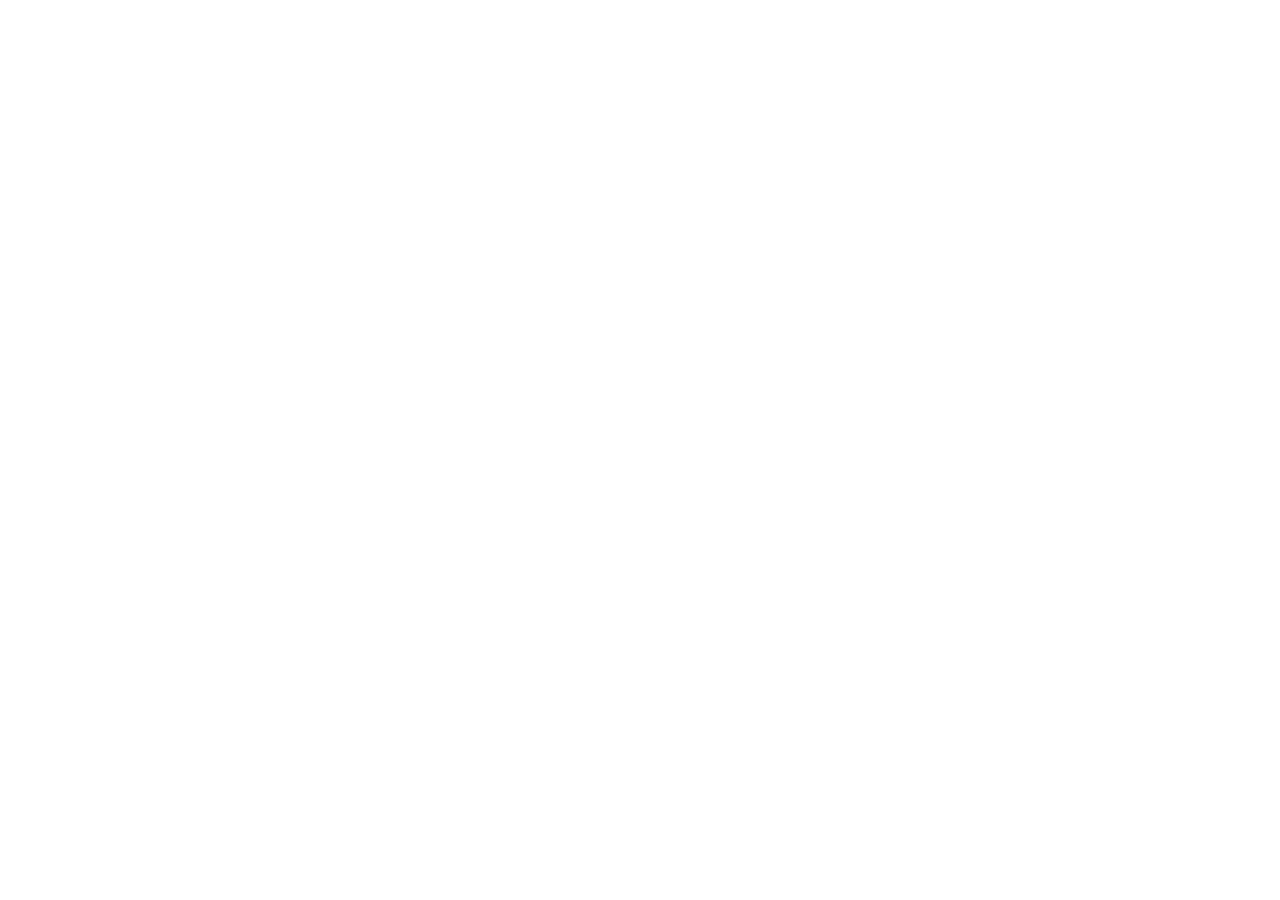
==== simulation/index.html @ 05a932b9 "https://virtual-labs.github.io/exp-clustering-wines-au click on the link to test your code." ====
<!DOCTYPE html>
<html>
<head>
	<!-- Add CSS at the head of HTML file -->
    <link rel="stylesheet" href="./css/main.css">
</head>
<body>
		<!-- Your code goes here-->

	<!-- Add JS at the bottom of HTML file --> 
        <script src="./js/main.js"></script>
<script src="../assets/js/iframeResize.js"></script></body>
</html>
---- simulation/css/main.css ----
/* You CSS goes in here */
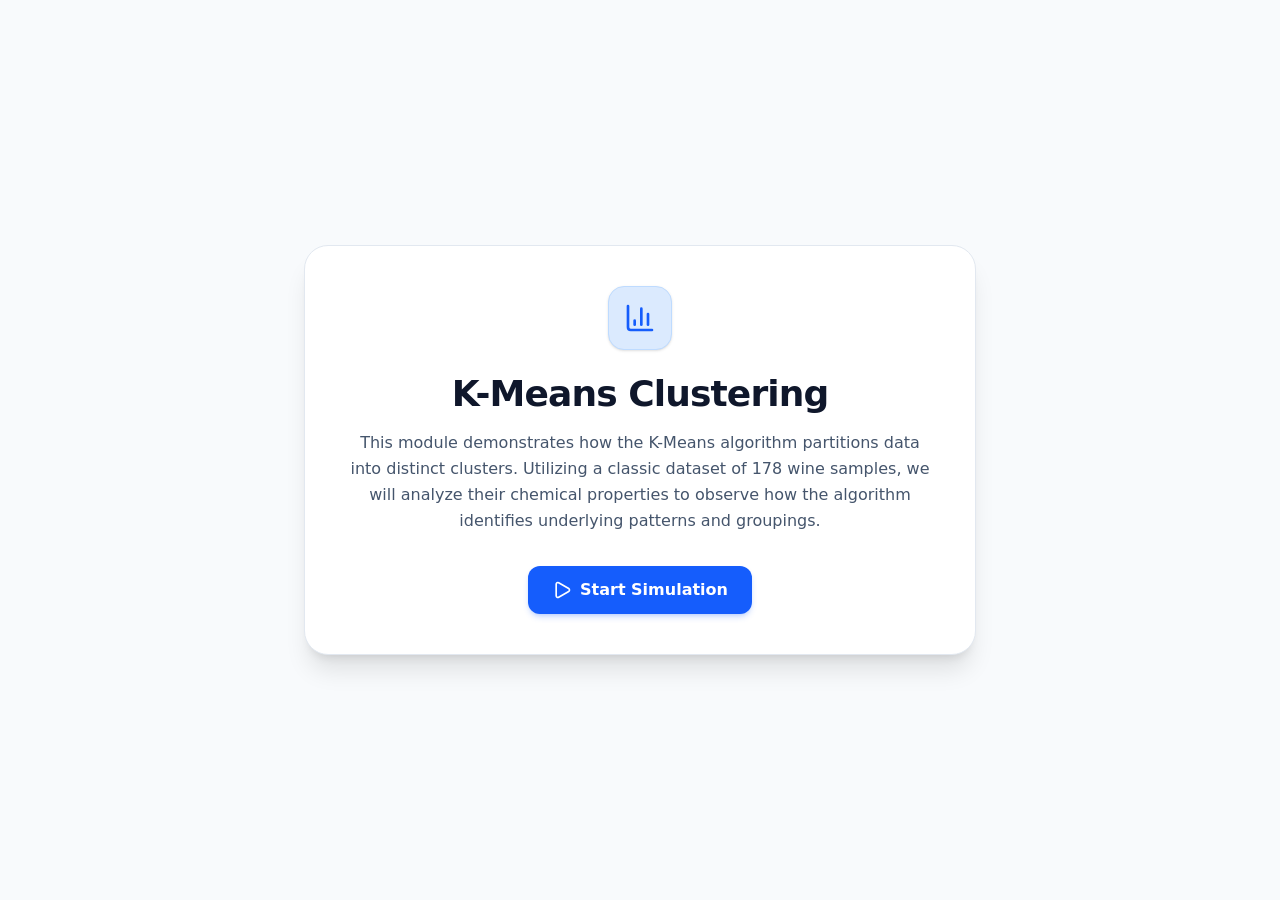
==== commit 1860fb9e: "https://virtual-labs.github.io/exp-clustering-wines-au click on the link to test your code." ====
--- a/simulation/index.html
+++ b/simulation/index.html
@@ -1,13 +1,16 @@
-<!DOCTYPE html>
-<html>
-<head>
-	<!-- Add CSS at the head of HTML file -->
-    <link rel="stylesheet" href="./css/main.css">
-</head>
-<body>
-		<!-- Your code goes here-->
+<!doctype html>
+<html lang="en">
+  <head>
+    <meta charset="UTF-8" />
+    <meta name="viewport" content="width=device-width, initial-scale=1.0" />
+    <title>My Google AI Studio App</title>
+    <script type="module" crossorigin src="js/index-BO4X3TGY.js"></script>
+    <link rel="stylesheet" crossorigin href="css/index-njUMskRt.css">
+  </head>
+  <body>
+    <div id="root"></div>
+  <script src="../assets/js/iframeResize.js"></script>
+        
+        </body>
+</html>
 
-	<!-- Add JS at the bottom of HTML file --> 
-        <script src="./js/main.js"></script>
-<script src="../assets/js/iframeResize.js"></script></body>
-</html>
--- a/simulation/css/index-njUMskRt.css
+++ b/simulation/css/index-njUMskRt.css
@@ -0,0 +1 @@
+/*! tailwindcss v4.2.1 | MIT License | https://tailwindcss.com */@layer properties{@supports (((-webkit-hyphens:none)) and (not (margin-trim:inline))) or ((-moz-orient:inline) and (not (color:rgb(from red r g b)))){*,:before,:after,::backdrop{--tw-translate-x:0;--tw-translate-y:0;--tw-translate-z:0;--tw-rotate-x:initial;--tw-rotate-y:initial;--tw-rotate-z:initial;--tw-skew-x:initial;--tw-skew-y:initial;--tw-space-y-reverse:0;--tw-divide-y-reverse:0;--tw-border-style:solid;--tw-leading:initial;--tw-font-weight:initial;--tw-tracking:initial;--tw-shadow:0 0 #0000;--tw-shadow-color:initial;--tw-shadow-alpha:100%;--tw-inset-shadow:0 0 #0000;--tw-inset-shadow-color:initial;--tw-inset-shadow-alpha:100%;--tw-ring-color:initial;--tw-ring-shadow:0 0 #0000;--tw-inset-ring-color:initial;--tw-inset-ring-shadow:0 0 #0000;--tw-ring-inset:initial;--tw-ring-offset-width:0px;--tw-ring-offset-color:#fff;--tw-ring-offset-shadow:0 0 #0000;--tw-blur:initial;--tw-brightness:initial;--tw-contrast:initial;--tw-grayscale:initial;--tw-hue-rotate:initial;--tw-invert:initial;--tw-opacity:initial;--tw-saturate:initial;--tw-sepia:initial;--tw-drop-shadow:initial;--tw-drop-shadow-color:initial;--tw-drop-shadow-alpha:100%;--tw-drop-shadow-size:initial;--tw-duration:initial;--tw-scale-x:1;--tw-scale-y:1;--tw-scale-z:1}}}@layer theme{:root,:host{--font-sans:ui-sans-serif, system-ui, sans-serif, "Apple Color Emoji", "Segoe UI Emoji", "Segoe UI Symbol", "Noto Color Emoji";--font-mono:ui-monospace, SFMono-Regular, Menlo, Monaco, Consolas, "Liberation Mono", "Courier New", monospace;--color-red-500:oklch(63.7% .237 25.331);--color-amber-50:oklch(98.7% .022 95.277);--color-amber-100:oklch(96.2% .059 95.617);--color-amber-200:oklch(92.4% .12 95.746);--color-amber-500:oklch(76.9% .188 70.08);--color-amber-700:oklch(55.5% .163 48.998);--color-emerald-50:oklch(97.9% .021 166.113);--color-emerald-100:oklch(95% .052 163.051);--color-emerald-200:oklch(90.5% .093 164.15);--color-emerald-500:oklch(69.6% .17 162.48);--color-emerald-600:oklch(59.6% .145 163.225);--color-emerald-700:oklch(50.8% .118 165.612);--color-blue-50:oklch(97% .014 254.604);--color-blue-100:oklch(93.2% .032 255.585);--color-blue-200:oklch(88.2% .059 254.128);--color-blue-400:oklch(70.7% .165 254.624);--color-blue-500:oklch(62.3% .214 259.815);--color-blue-600:oklch(54.6% .245 262.881);--color-blue-700:oklch(48.8% .243 264.376);--color-blue-800:oklch(42.4% .199 265.638);--color-violet-50:oklch(96.9% .016 293.756);--color-violet-100:oklch(94.3% .029 294.588);--color-violet-200:oklch(89.4% .057 293.283);--color-violet-700:oklch(49.1% .27 292.581);--color-slate-50:oklch(98.4% .003 247.858);--color-slate-100:oklch(96.8% .007 247.896);--color-slate-200:oklch(92.9% .013 255.508);--color-slate-300:oklch(86.9% .022 252.894);--color-slate-400:oklch(70.4% .04 256.788);--color-slate-500:oklch(55.4% .046 257.417);--color-slate-600:oklch(44.6% .043 257.281);--color-slate-700:oklch(37.2% .044 257.287);--color-slate-800:oklch(27.9% .041 260.031);--color-slate-900:oklch(20.8% .042 265.755);--color-white:#fff;--spacing:.25rem;--container-md:28rem;--container-2xl:42rem;--text-xs:.75rem;--text-xs--line-height:calc(1 / .75);--text-sm:.875rem;--text-sm--line-height:calc(1.25 / .875);--text-base:1rem;--text-base--line-height: 1.5 ;--text-lg:1.125rem;--text-lg--line-height:calc(1.75 / 1.125);--text-xl:1.25rem;--text-xl--line-height:calc(1.75 / 1.25);--text-2xl:1.5rem;--text-2xl--line-height:calc(2 / 1.5);--text-3xl:1.875rem;--text-3xl--line-height: 1.2 ;--text-4xl:2.25rem;--text-4xl--line-height:calc(2.5 / 2.25);--font-weight-normal:400;--font-weight-medium:500;--font-weight-semibold:600;--font-weight-bold:700;--tracking-tight:-.025em;--tracking-wider:.05em;--leading-relaxed:1.625;--radius-md:.375rem;--radius-lg:.5rem;--radius-xl:.75rem;--radius-2xl:1rem;--radius-3xl:1.5rem;--drop-shadow-lg:0 4px 4px #00000026;--animate-spin:spin 1s linear infinite;--default-transition-duration:.15s;--default-transition-timing-function:cubic-bezier(.4, 0, .2, 1);--default-font-family:var(--font-sans);--default-mono-font-family:var(--font-mono)}}@layer base{*,:after,:before,::backdrop{box-sizing:border-box;border:0 solid;margin:0;padding:0}::file-selector-button{box-sizing:border-box;border:0 solid;margin:0;padding:0}html,:host{-webkit-text-size-adjust:100%;-moz-tab-size:4;tab-size:4;line-height:1.5;font-family:var(--default-font-family,ui-sans-serif, system-ui, sans-serif, "Apple Color Emoji", "Segoe UI Emoji", "Segoe UI Symbol", "Noto Color Emoji");font-feature-settings:var(--default-font-feature-settings,normal);font-variation-settings:var(--default-font-variation-settings,normal);-webkit-tap-highlight-color:transparent}hr{height:0;color:inherit;border-top-width:1px}abbr:where([title]){-webkit-text-decoration:underline dotted;text-decoration:underline dotted}h1,h2,h3,h4,h5,h6{font-size:inherit;font-weight:inherit}a{color:inherit;-webkit-text-decoration:inherit;text-decoration:inherit}b,strong{font-weight:bolder}code,kbd,samp,pre{font-family:var(--default-mono-font-family,ui-monospace, SFMono-Regular, Menlo, Monaco, Consolas, "Liberation Mono", "Courier New", monospace);font-feature-settings:var(--default-mono-font-feature-settings,normal);font-variation-settings:var(--default-mono-font-variation-settings,normal);font-size:1em}small{font-size:80%}sub,sup{vertical-align:baseline;font-size:75%;line-height:0;position:relative}sub{bottom:-.25em}sup{top:-.5em}table{text-indent:0;border-color:inherit;border-collapse:collapse}:-moz-focusring{outline:auto}progress{vertical-align:baseline}summary{display:list-item}ol,ul,menu{list-style:none}img,svg,video,canvas,audio,iframe,embed,object{vertical-align:middle;display:block}img,video{max-width:100%;height:auto}button,input,select,optgroup,textarea{font:inherit;font-feature-settings:inherit;font-variation-settings:inherit;letter-spacing:inherit;color:inherit;opacity:1;background-color:#0000;border-radius:0}::file-selector-button{font:inherit;font-feature-settings:inherit;font-variation-settings:inherit;letter-spacing:inherit;color:inherit;opacity:1;background-color:#0000;border-radius:0}:where(select:is([multiple],[size])) optgroup{font-weight:bolder}:where(select:is([multiple],[size])) optgroup option{padding-inline-start:20px}::file-selector-button{margin-inline-end:4px}::placeholder{opacity:1}@supports (not ((-webkit-appearance:-apple-pay-button))) or (contain-intrinsic-size:1px){::placeholder{color:currentColor}@supports (color:color-mix(in lab,red,red)){::placeholder{color:color-mix(in oklab,currentcolor 50%,transparent)}}}textarea{resize:vertical}::-webkit-search-decoration{-webkit-appearance:none}::-webkit-date-and-time-value{min-height:1lh;text-align:inherit}::-webkit-datetime-edit{display:inline-flex}::-webkit-datetime-edit-fields-wrapper{padding:0}::-webkit-datetime-edit{padding-block:0}::-webkit-datetime-edit-year-field{padding-block:0}::-webkit-datetime-edit-month-field{padding-block:0}::-webkit-datetime-edit-day-field{padding-block:0}::-webkit-datetime-edit-hour-field{padding-block:0}::-webkit-datetime-edit-minute-field{padding-block:0}::-webkit-datetime-edit-second-field{padding-block:0}::-webkit-datetime-edit-millisecond-field{padding-block:0}::-webkit-datetime-edit-meridiem-field{padding-block:0}::-webkit-calendar-picker-indicator{line-height:1}:-moz-ui-invalid{box-shadow:none}button,input:where([type=button],[type=reset],[type=submit]){-webkit-appearance:button;-moz-appearance:button;appearance:button}::file-selector-button{-webkit-appearance:button;-moz-appearance:button;appearance:button}::-webkit-inner-spin-button{height:auto}::-webkit-outer-spin-button{height:auto}[hidden]:where(:not([hidden=until-found])){display:none!important}}@layer components;@layer utilities{.pointer-events-none{pointer-events:none}.sr-only{clip-path:inset(50%);white-space:nowrap;border-width:0;width:1px;height:1px;margin:-1px;padding:0;position:absolute;overflow:hidden}.absolute{position:absolute}.relative{position:relative}.sticky{position:sticky}.start{inset-inline-start:var(--spacing)}.end{inset-inline-end:var(--spacing)}.top-0{top:calc(var(--spacing) * 0)}.top-1{top:calc(var(--spacing) * 1)}.top-full{top:100%}.bottom-0{bottom:calc(var(--spacing) * 0)}.bottom-full{bottom:100%}.left-1{left:calc(var(--spacing) * 1)}.left-1\/2{left:50%}.z-10{z-index:10}.z-50{z-index:50}.m-4{margin:calc(var(--spacing) * 4)}.mx-auto{margin-inline:auto}.mt-0\.5{margin-top:calc(var(--spacing) * .5)}.mt-1{margin-top:calc(var(--spacing) * 1)}.mt-2{margin-top:calc(var(--spacing) * 2)}.mt-3{margin-top:calc(var(--spacing) * 3)}.mt-4{margin-top:calc(var(--spacing) * 4)}.mb-1{margin-bottom:calc(var(--spacing) * 1)}.mb-2{margin-bottom:calc(var(--spacing) * 2)}.mb-4{margin-bottom:calc(var(--spacing) * 4)}.mb-6{margin-bottom:calc(var(--spacing) * 6)}.mb-8{margin-bottom:calc(var(--spacing) * 8)}.ml-3{margin-left:calc(var(--spacing) * 3)}.block{display:block}.flex{display:flex}.grid{display:grid}.inline-flex{display:inline-flex}.table{display:table}.h-1\.5{height:calc(var(--spacing) * 1.5)}.h-2{height:calc(var(--spacing) * 2)}.h-3{height:calc(var(--spacing) * 3)}.h-3\.5{height:calc(var(--spacing) * 3.5)}.h-4{height:calc(var(--spacing) * 4)}.h-5{height:calc(var(--spacing) * 5)}.h-6{height:calc(var(--spacing) * 6)}.h-8{height:calc(var(--spacing) * 8)}.h-16{height:calc(var(--spacing) * 16)}.h-64{height:calc(var(--spacing) * 64)}.h-full{height:100%}.min-h-\[55vh\]{min-height:55vh}.min-h-\[320px\]{min-height:320px}.min-h-screen{min-height:100vh}.w-3{width:calc(var(--spacing) * 3)}.w-3\.5{width:calc(var(--spacing) * 3.5)}.w-4{width:calc(var(--spacing) * 4)}.w-5{width:calc(var(--spacing) * 5)}.w-8{width:calc(var(--spacing) * 8)}.w-10{width:calc(var(--spacing) * 10)}.w-16{width:calc(var(--spacing) * 16)}.w-64{width:calc(var(--spacing) * 64)}.w-full{width:100%}.max-w-2xl{max-width:var(--container-2xl)}.min-w-full{min-width:100%}.flex-1{flex:1}.flex-shrink-0{flex-shrink:0}.-translate-x-1\/2{--tw-translate-x: -50% ;translate:var(--tw-translate-x) var(--tw-translate-y)}.translate-x-4{--tw-translate-x:calc(var(--spacing) * 4);translate:var(--tw-translate-x) var(--tw-translate-y)}.rotate-45{rotate:45deg}.transform{transform:var(--tw-rotate-x,) var(--tw-rotate-y,) var(--tw-rotate-z,) var(--tw-skew-x,) var(--tw-skew-y,)}.animate-spin{animation:var(--animate-spin)}.cursor-crosshair{cursor:crosshair}.cursor-help{cursor:help}.cursor-pointer{cursor:pointer}.resize{resize:both}.appearance-none{-webkit-appearance:none;-moz-appearance:none;appearance:none}.grid-cols-2{grid-template-columns:repeat(2,minmax(0,1fr))}.flex-col{flex-direction:column}.flex-wrap{flex-wrap:wrap}.items-center{align-items:center}.items-start{align-items:flex-start}.justify-between{justify-content:space-between}.justify-center{justify-content:center}.gap-1{gap:calc(var(--spacing) * 1)}.gap-1\.5{gap:calc(var(--spacing) * 1.5)}.gap-2{gap:calc(var(--spacing) * 2)}.gap-3{gap:calc(var(--spacing) * 3)}.gap-4{gap:calc(var(--spacing) * 4)}:where(.space-y-2>:not(:last-child)){--tw-space-y-reverse:0;margin-block-start:calc(calc(var(--spacing) * 2) * var(--tw-space-y-reverse));margin-block-end:calc(calc(var(--spacing) * 2) * calc(1 - var(--tw-space-y-reverse)))}:where(.space-y-4>:not(:last-child)){--tw-space-y-reverse:0;margin-block-start:calc(calc(var(--spacing) * 4) * var(--tw-space-y-reverse));margin-block-end:calc(calc(var(--spacing) * 4) * calc(1 - var(--tw-space-y-reverse)))}:where(.space-y-6>:not(:last-child)){--tw-space-y-reverse:0;margin-block-start:calc(calc(var(--spacing) * 6) * var(--tw-space-y-reverse));margin-block-end:calc(calc(var(--spacing) * 6) * calc(1 - var(--tw-space-y-reverse)))}.gap-x-4{column-gap:calc(var(--spacing) * 4)}.gap-y-2{row-gap:calc(var(--spacing) * 2)}:where(.divide-y>:not(:last-child)){--tw-divide-y-reverse:0;border-bottom-style:var(--tw-border-style);border-top-style:var(--tw-border-style);border-top-width:calc(1px * var(--tw-divide-y-reverse));border-bottom-width:calc(1px * calc(1 - var(--tw-divide-y-reverse)))}:where(.divide-slate-200>:not(:last-child)){border-color:var(--color-slate-200)}.self-start{align-self:flex-start}.truncate{text-overflow:ellipsis;white-space:nowrap;overflow:hidden}.overflow-auto{overflow:auto}.overflow-hidden{overflow:hidden}.overflow-visible{overflow:visible}.overflow-y-visible{overflow-y:visible}.rounded{border-radius:.25rem}.rounded-2xl{border-radius:var(--radius-2xl)}.rounded-3xl{border-radius:var(--radius-3xl)}.rounded-full{border-radius:3.40282e38px}.rounded-lg{border-radius:var(--radius-lg)}.rounded-md{border-radius:var(--radius-md)}.rounded-xl{border-radius:var(--radius-xl)}.border{border-style:var(--tw-border-style);border-width:1px}.border-4{border-style:var(--tw-border-style);border-width:4px}.border-t{border-top-style:var(--tw-border-style);border-top-width:1px}.border-b{border-bottom-style:var(--tw-border-style);border-bottom-width:1px}.border-dashed{--tw-border-style:dashed;border-style:dashed}.border-amber-200{border-color:var(--color-amber-200)}.border-blue-100{border-color:var(--color-blue-100)}.border-blue-200{border-color:var(--color-blue-200)}.border-blue-400{border-color:var(--color-blue-400)}.border-emerald-200{border-color:var(--color-emerald-200)}.border-slate-100{border-color:var(--color-slate-100)}.border-slate-200{border-color:var(--color-slate-200)}.border-slate-300{border-color:var(--color-slate-300)}.border-transparent{border-color:#0000}.border-violet-200{border-color:var(--color-violet-200)}.border-t-slate-800{border-top-color:var(--color-slate-800)}.bg-amber-50{background-color:var(--color-amber-50)}.bg-amber-100{background-color:var(--color-amber-100)}.bg-amber-500{background-color:var(--color-amber-500)}.bg-blue-50{background-color:var(--color-blue-50)}.bg-blue-100{background-color:var(--color-blue-100)}.bg-blue-400{background-color:var(--color-blue-400)}.bg-blue-500{background-color:var(--color-blue-500)}.bg-blue-600{background-color:var(--color-blue-600)}.bg-emerald-50{background-color:var(--color-emerald-50)}.bg-emerald-100{background-color:var(--color-emerald-100)}.bg-emerald-500{background-color:var(--color-emerald-500)}.bg-emerald-600{background-color:var(--color-emerald-600)}.bg-red-500{background-color:var(--color-red-500)}.bg-slate-50{background-color:var(--color-slate-50)}.bg-slate-50\/50{background-color:#f8fafc80}@supports (color:color-mix(in lab,red,red)){.bg-slate-50\/50{background-color:color-mix(in oklab,var(--color-slate-50) 50%,transparent)}}.bg-slate-100{background-color:var(--color-slate-100)}.bg-slate-200{background-color:var(--color-slate-200)}.bg-slate-300{background-color:var(--color-slate-300)}.bg-slate-400{background-color:var(--color-slate-400)}.bg-slate-800{background-color:var(--color-slate-800)}.bg-violet-50{background-color:var(--color-violet-50)}.bg-violet-100{background-color:var(--color-violet-100)}.bg-white{background-color:var(--color-white)}.fill-slate-500{fill:var(--color-slate-500)}.fill-slate-700{fill:var(--color-slate-700)}.p-1{padding:calc(var(--spacing) * 1)}.p-2{padding:calc(var(--spacing) * 2)}.p-3{padding:calc(var(--spacing) * 3)}.p-4{padding:calc(var(--spacing) * 4)}.p-6{padding:calc(var(--spacing) * 6)}.p-10{padding:calc(var(--spacing) * 10)}.px-1{padding-inline:calc(var(--spacing) * 1)}.px-2{padding-inline:calc(var(--spacing) * 2)}.px-3{padding-inline:calc(var(--spacing) * 3)}.px-4{padding-inline:calc(var(--spacing) * 4)}.px-6{padding-inline:calc(var(--spacing) * 6)}.py-1{padding-block:calc(var(--spacing) * 1)}.py-1\.5{padding-block:calc(var(--spacing) * 1.5)}.py-2{padding-block:calc(var(--spacing) * 2)}.py-3{padding-block:calc(var(--spacing) * 3)}.py-4{padding-block:calc(var(--spacing) * 4)}.py-5{padding-block:calc(var(--spacing) * 5)}.text-center{text-align:center}.text-left{text-align:left}.font-mono{font-family:var(--font-mono)}.font-sans{font-family:var(--font-sans)}.text-2xl{font-size:var(--text-2xl);line-height:var(--tw-leading,var(--text-2xl--line-height))}.text-3xl{font-size:var(--text-3xl);line-height:var(--tw-leading,var(--text-3xl--line-height))}.text-base{font-size:var(--text-base);line-height:var(--tw-leading,var(--text-base--line-height))}.text-lg{font-size:var(--text-lg);line-height:var(--tw-leading,var(--text-lg--line-height))}.text-sm{font-size:var(--text-sm);line-height:var(--tw-leading,var(--text-sm--line-height))}.text-xl{font-size:var(--text-xl);line-height:var(--tw-leading,var(--text-xl--line-height))}.text-xs{font-size:var(--text-xs);line-height:var(--tw-leading,var(--text-xs--line-height))}.leading-relaxed{--tw-leading:var(--leading-relaxed);line-height:var(--leading-relaxed)}.font-bold{--tw-font-weight:var(--font-weight-bold);font-weight:var(--font-weight-bold)}.font-medium{--tw-font-weight:var(--font-weight-medium);font-weight:var(--font-weight-medium)}.font-normal{--tw-font-weight:var(--font-weight-normal);font-weight:var(--font-weight-normal)}.font-semibold{--tw-font-weight:var(--font-weight-semibold);font-weight:var(--font-weight-semibold)}.tracking-tight{--tw-tracking:var(--tracking-tight);letter-spacing:var(--tracking-tight)}.tracking-wider{--tw-tracking:var(--tracking-wider);letter-spacing:var(--tracking-wider)}.whitespace-nowrap{white-space:nowrap}.text-amber-500{color:var(--color-amber-500)}.text-amber-700{color:var(--color-amber-700)}.text-blue-500{color:var(--color-blue-500)}.text-blue-600{color:var(--color-blue-600)}.text-blue-700{color:var(--color-blue-700)}.text-blue-800{color:var(--color-blue-800)}.text-emerald-600{color:var(--color-emerald-600)}.text-emerald-700{color:var(--color-emerald-700)}.text-red-500{color:var(--color-red-500)}.text-slate-400{color:var(--color-slate-400)}.text-slate-500{color:var(--color-slate-500)}.text-slate-600{color:var(--color-slate-600)}.text-slate-700{color:var(--color-slate-700)}.text-slate-800{color:var(--color-slate-800)}.text-slate-900{color:var(--color-slate-900)}.text-violet-700{color:var(--color-violet-700)}.text-white{color:var(--color-white)}.uppercase{text-transform:uppercase}.italic{font-style:italic}.accent-blue-600{accent-color:var(--color-blue-600)}.opacity-0{opacity:0}.opacity-70{opacity:.7}.opacity-80{opacity:.8}.opacity-90{opacity:.9}.shadow-\[4px_0_24px_rgba\(0\,0\,0\,0\.02\)\]{--tw-shadow:4px 0 24px var(--tw-shadow-color,#00000005);box-shadow:var(--tw-inset-shadow),var(--tw-inset-ring-shadow),var(--tw-ring-offset-shadow),var(--tw-ring-shadow),var(--tw-shadow)}.shadow-md{--tw-shadow:0 4px 6px -1px var(--tw-shadow-color,#0000001a), 0 2px 4px -2px var(--tw-shadow-color,#0000001a);box-shadow:var(--tw-inset-shadow),var(--tw-inset-ring-shadow),var(--tw-ring-offset-shadow),var(--tw-ring-shadow),var(--tw-shadow)}.shadow-sm{--tw-shadow:0 1px 3px 0 var(--tw-shadow-color,#0000001a), 0 1px 2px -1px var(--tw-shadow-color,#0000001a);box-shadow:var(--tw-inset-shadow),var(--tw-inset-ring-shadow),var(--tw-ring-offset-shadow),var(--tw-ring-shadow),var(--tw-shadow)}.shadow-xl{--tw-shadow:0 20px 25px -5px var(--tw-shadow-color,#0000001a), 0 8px 10px -6px var(--tw-shadow-color,#0000001a);box-shadow:var(--tw-inset-shadow),var(--tw-inset-ring-shadow),var(--tw-ring-offset-shadow),var(--tw-ring-shadow),var(--tw-shadow)}.shadow-blue-600\/20{--tw-shadow-color:#155dfc33}@supports (color:color-mix(in lab,red,red)){.shadow-blue-600\/20{--tw-shadow-color:color-mix(in oklab, color-mix(in oklab, var(--color-blue-600) 20%, transparent) var(--tw-shadow-alpha), transparent)}}.drop-shadow-lg{--tw-drop-shadow-size:drop-shadow(0 4px 4px var(--tw-drop-shadow-color,#00000026));--tw-drop-shadow:drop-shadow(var(--drop-shadow-lg));filter:var(--tw-blur,) var(--tw-brightness,) var(--tw-contrast,) var(--tw-grayscale,) var(--tw-hue-rotate,) var(--tw-invert,) var(--tw-saturate,) var(--tw-sepia,) var(--tw-drop-shadow,)}.transition{transition-property:color,background-color,border-color,outline-color,text-decoration-color,fill,stroke,--tw-gradient-from,--tw-gradient-via,--tw-gradient-to,opacity,box-shadow,transform,translate,scale,rotate,filter,-webkit-backdrop-filter,backdrop-filter,display,content-visibility,overlay,pointer-events;transition-timing-function:var(--tw-ease,var(--default-transition-timing-function));transition-duration:var(--tw-duration,var(--default-transition-duration))}.transition-all{transition-property:all;transition-timing-function:var(--tw-ease,var(--default-transition-timing-function));transition-duration:var(--tw-duration,var(--default-transition-duration))}.transition-colors{transition-property:color,background-color,border-color,outline-color,text-decoration-color,fill,stroke,--tw-gradient-from,--tw-gradient-via,--tw-gradient-to;transition-timing-function:var(--tw-ease,var(--default-transition-timing-function));transition-duration:var(--tw-duration,var(--default-transition-duration))}.transition-opacity{transition-property:opacity;transition-timing-function:var(--tw-ease,var(--default-transition-timing-function));transition-duration:var(--tw-duration,var(--default-transition-duration))}.transition-transform{transition-property:transform,translate,scale,rotate;transition-timing-function:var(--tw-ease,var(--default-transition-timing-function));transition-duration:var(--tw-duration,var(--default-transition-duration))}.duration-300{--tw-duration:.3s;transition-duration:.3s}@media(hover:hover){.group-hover\:opacity-100:is(:where(.group):hover *){opacity:1}.hover\:bg-amber-200:hover{background-color:var(--color-amber-200)}.hover\:bg-blue-200:hover{background-color:var(--color-blue-200)}.hover\:bg-blue-700:hover{background-color:var(--color-blue-700)}.hover\:bg-emerald-700:hover{background-color:var(--color-emerald-700)}.hover\:bg-slate-50:hover{background-color:var(--color-slate-50)}.hover\:bg-violet-200:hover{background-color:var(--color-violet-200)}.hover\:text-slate-700:hover{color:var(--color-slate-700)}}.focus\:ring-2:focus{--tw-ring-shadow:var(--tw-ring-inset,) 0 0 0 calc(2px + var(--tw-ring-offset-width)) var(--tw-ring-color,currentcolor);box-shadow:var(--tw-inset-shadow),var(--tw-inset-ring-shadow),var(--tw-ring-offset-shadow),var(--tw-ring-shadow),var(--tw-shadow)}.focus\:ring-blue-500:focus{--tw-ring-color:var(--color-blue-500)}.focus\:outline-none:focus{--tw-outline-style:none;outline-style:none}.active\:scale-95:active{--tw-scale-x:95%;--tw-scale-y:95%;--tw-scale-z:95%;scale:var(--tw-scale-x) var(--tw-scale-y)}.active\:scale-\[0\.98\]:active{scale:.98}.disabled\:cursor-not-allowed:disabled{cursor:not-allowed}.disabled\:bg-slate-300:disabled{background-color:var(--color-slate-300)}.disabled\:opacity-50:disabled{opacity:.5}@media(min-width:40rem){.sm\:min-h-\[380px\]{min-height:380px}.sm\:flex-row{flex-direction:row}.sm\:items-start{align-items:flex-start}.sm\:justify-between{justify-content:space-between}.sm\:p-6{padding:calc(var(--spacing) * 6)}.sm\:px-6{padding-inline:calc(var(--spacing) * 6)}}@media(min-width:48rem){.md\:text-4xl{font-size:var(--text-4xl);line-height:var(--tw-leading,var(--text-4xl--line-height))}}@media(min-width:64rem){.lg\:static{position:static}.lg\:mx-0{margin-inline:calc(var(--spacing) * 0)}.lg\:mr-4{margin-right:calc(var(--spacing) * 4)}.lg\:h-screen{height:100vh}.lg\:min-h-0{min-height:calc(var(--spacing) * 0)}.lg\:max-w-md{max-width:var(--container-md)}.lg\:flex-row{flex-direction:row}.lg\:items-center{align-items:center}.lg\:justify-between{justify-content:space-between}.lg\:overflow-hidden{overflow:hidden}.lg\:overflow-y-auto{overflow-y:auto}.lg\:border-r{border-right-style:var(--tw-border-style);border-right-width:1px}.lg\:border-b-0{border-bottom-style:var(--tw-border-style);border-bottom-width:0}}}@property --tw-translate-x{syntax:"*";inherits:false;initial-value:0}@property --tw-translate-y{syntax:"*";inherits:false;initial-value:0}@property --tw-translate-z{syntax:"*";inherits:false;initial-value:0}@property --tw-rotate-x{syntax:"*";inherits:false}@property --tw-rotate-y{syntax:"*";inherits:false}@property --tw-rotate-z{syntax:"*";inherits:false}@property --tw-skew-x{syntax:"*";inherits:false}@property --tw-skew-y{syntax:"*";inherits:false}@property --tw-space-y-reverse{syntax:"*";inherits:false;initial-value:0}@property --tw-divide-y-reverse{syntax:"*";inherits:false;initial-value:0}@property --tw-border-style{syntax:"*";inherits:false;initial-value:solid}@property --tw-leading{syntax:"*";inherits:false}@property --tw-font-weight{syntax:"*";inherits:false}@property --tw-tracking{syntax:"*";inherits:false}@property --tw-shadow{syntax:"*";inherits:false;initial-value:0 0 #0000}@property --tw-shadow-color{syntax:"*";inherits:false}@property --tw-shadow-alpha{syntax:"<percentage>";inherits:false;initial-value:100%}@property --tw-inset-shadow{syntax:"*";inherits:false;initial-value:0 0 #0000}@property --tw-inset-shadow-color{syntax:"*";inherits:false}@property --tw-inset-shadow-alpha{syntax:"<percentage>";inherits:false;initial-value:100%}@property --tw-ring-color{syntax:"*";inherits:false}@property --tw-ring-shadow{syntax:"*";inherits:false;initial-value:0 0 #0000}@property --tw-inset-ring-color{syntax:"*";inherits:false}@property --tw-inset-ring-shadow{syntax:"*";inherits:false;initial-value:0 0 #0000}@property --tw-ring-inset{syntax:"*";inherits:false}@property --tw-ring-offset-width{syntax:"<length>";inherits:false;initial-value:0}@property --tw-ring-offset-color{syntax:"*";inherits:false;initial-value:#fff}@property --tw-ring-offset-shadow{syntax:"*";inherits:false;initial-value:0 0 #0000}@property --tw-blur{syntax:"*";inherits:false}@property --tw-brightness{syntax:"*";inherits:false}@property --tw-contrast{syntax:"*";inherits:false}@property --tw-grayscale{syntax:"*";inherits:false}@property --tw-hue-rotate{syntax:"*";inherits:false}@property --tw-invert{syntax:"*";inherits:false}@property --tw-opacity{syntax:"*";inherits:false}@property --tw-saturate{syntax:"*";inherits:false}@property --tw-sepia{syntax:"*";inherits:false}@property --tw-drop-shadow{syntax:"*";inherits:false}@property --tw-drop-shadow-color{syntax:"*";inherits:false}@property --tw-drop-shadow-alpha{syntax:"<percentage>";inherits:false;initial-value:100%}@property --tw-drop-shadow-size{syntax:"*";inherits:false}@property --tw-duration{syntax:"*";inherits:false}@property --tw-scale-x{syntax:"*";inherits:false;initial-value:1}@property --tw-scale-y{syntax:"*";inherits:false;initial-value:1}@property --tw-scale-z{syntax:"*";inherits:false;initial-value:1}@keyframes spin{to{transform:rotate(360deg)}}
